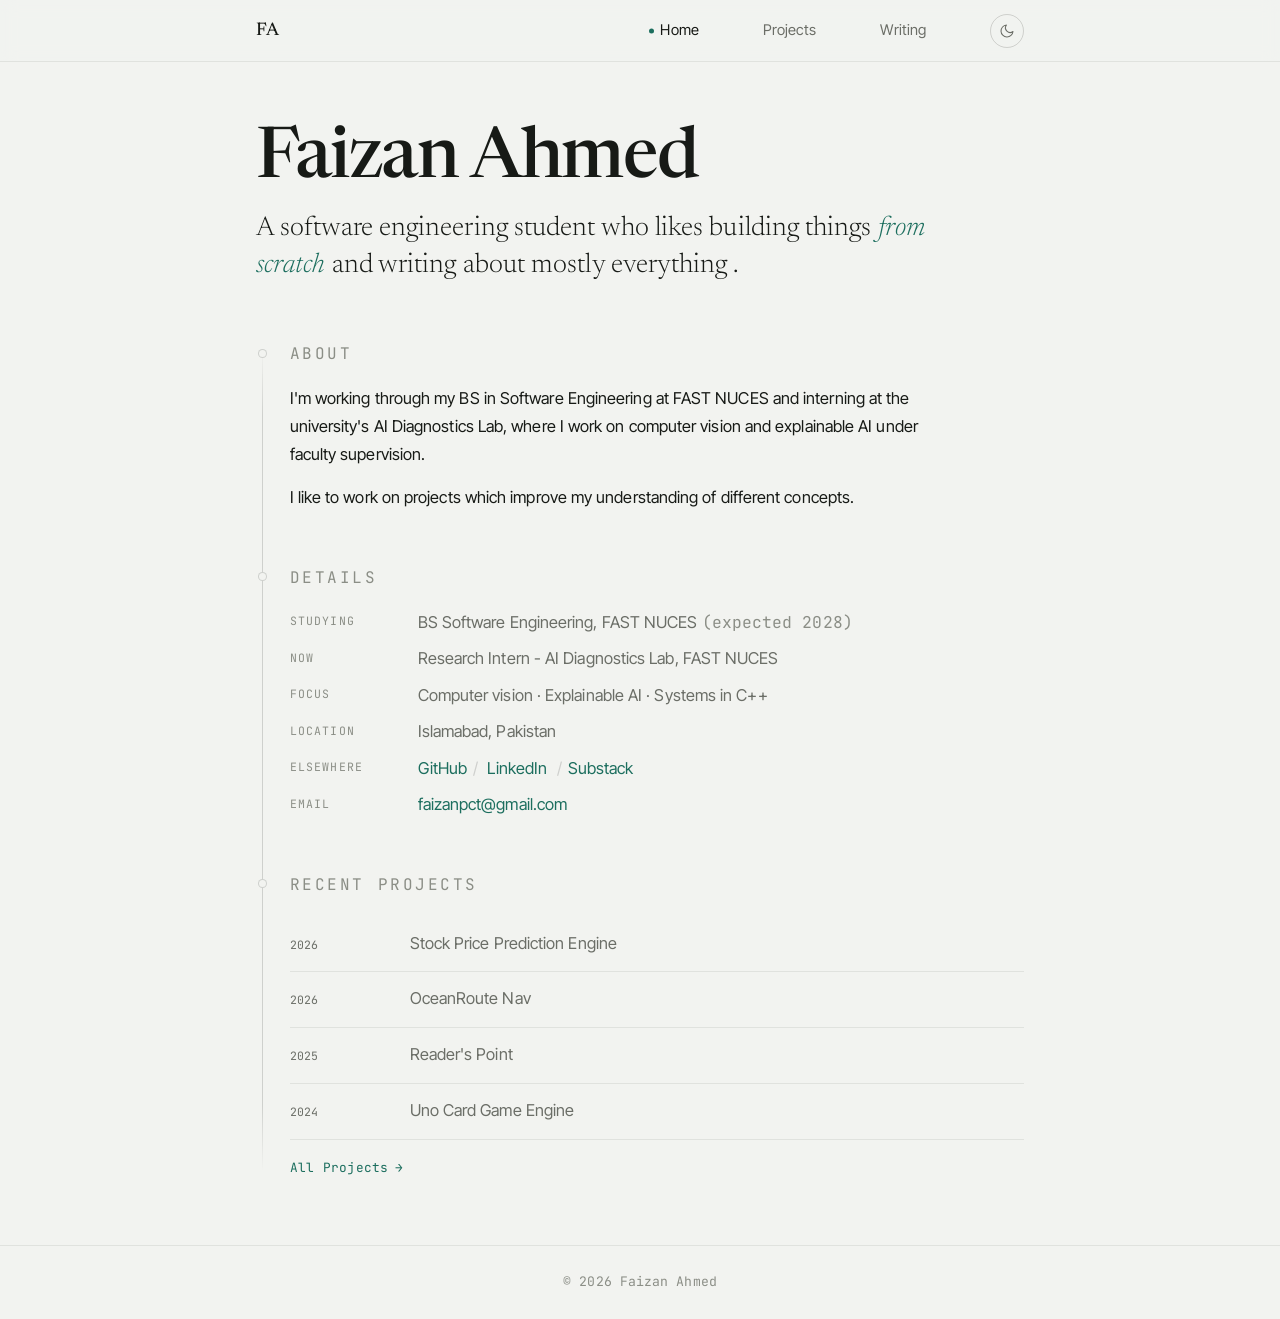
==== index.html @ 6a46180e "Portfolio website" ====
<!doctype html>
<html lang="en" data-theme="light">
  <head>
    <meta charset="UTF-8" />
    <meta name="viewport" content="width=device-width, initial-scale=1" />
    <title>Faizan Ahmed</title>
    <meta
      name="description"
      content="Faizan Ahmed : A software engineering student in Islamabad. Projects, writing, and a bit about me."
    />

    <!-- set theme before paint to avoid a flash -->
    <script>
      (function () {
        try {
          var t = localStorage.getItem("theme");
          if (!t)
            t = matchMedia("(prefers-color-scheme: dark)").matches
              ? "dark"
              : "light";
          document.documentElement.setAttribute("data-theme", t);
        } catch (e) {}
      })();
    </script>

    <link rel="preconnect" href="https://fonts.googleapis.com" />
    <link rel="preconnect" href="https://fonts.gstatic.com" crossorigin />
    <link
      href="https://fonts.googleapis.com/css2?family=Inter+Tight:ital,wght@0,400;0,500;0,600;1,400&family=JetBrains+Mono:wght@400;500&family=Newsreader:ital,opsz,wght@0,6..72,300;0,6..72,400;0,6..72,500;1,6..72,300;1,6..72,400&display=swap"
      rel="stylesheet"
    />

    <link rel="stylesheet" href="style.css" />
    <link rel="stylesheet" href="home.css" />
  </head>
  <body>
    <!-- ============ NAV ============ -->
    <header class="nav">
      <div class="nav__inner">
        <a class="nav__brand" href="index.html">FA</a>
        <nav class="nav__links" aria-label="Primary">
          <a class="nav__link" href="index.html" aria-current="page">Home</a>
          <a class="nav__link" href="projects.html">Projects</a>
          <a class="nav__link" href="writings.html">Writing</a>
          <button class="toggle" type="button" aria-label="Switch to dark mode">
            <svg
              class="icon-moon"
              viewBox="0 0 24 24"
              fill="none"
              stroke="currentColor"
              stroke-width="1.6"
              stroke-linecap="round"
              stroke-linejoin="round"
            >
              <path d="M21 12.8A9 9 0 1 1 11.2 3a7 7 0 0 0 9.8 9.8z" />
            </svg>
            <svg
              class="icon-sun"
              viewBox="0 0 24 24"
              fill="none"
              stroke="currentColor"
              stroke-width="1.6"
              stroke-linecap="round"
              stroke-linejoin="round"
            >
              <circle cx="12" cy="12" r="4" />
              <path
                d="M12 2v2M12 20v2M4.9 4.9l1.4 1.4M17.7 17.7l1.4 1.4M2 12h2M20 12h2M4.9 19.1l1.4-1.4M17.7 6.3l1.4-1.4"
              />
            </svg>
          </button>
        </nav>
      </div>
    </header>

    <!-- ============ MAIN ============ -->
    <main class="site">
      <div class="wrap">
        <!-- Hero -->
        <section class="hero reveal">
          <h1 class="hero__name">Faizan Ahmed</h1>
          <p class="hero__tagline">
            A software engineering student who likes building things
            <em>from scratch</em> and writing about mostly everything .
          </p>
        </section>

        <div class="trail">
          <!-- About -->
          <section class="section node reveal">
            <span class="eyebrow">About</span>
            <div class="prose">
              <p>
                I'm working through my BS in Software Engineering at FAST NUCES
                and interning at the university's AI Diagnostics Lab, where I
                work on computer vision and explainable AI under faculty
                supervision.
              </p>
              <p>
                I like to work on projects which improve my understanding of
                different concepts.
              </p>
            </div>
          </section>

          <!-- Details -->
          <section class="section node reveal">
            <span class="eyebrow">Details</span>
            <dl class="details">
              <dt>Studying</dt>
              <dd>
                BS Software Engineering, FAST NUCES
                <span class="mono" style="color: var(--faint)"
                  >(expected 2028)</span
                >
              </dd>

              <dt>Now</dt>
              <dd>Research Intern - AI Diagnostics Lab, FAST NUCES</dd>

              <dt>Focus</dt>
              <dd>Computer vision · Explainable AI · Systems in C++</dd>

              <dt>Location</dt>
              <dd>Islamabad, Pakistan</dd>

              <dt>Elsewhere</dt>
              <dd>
                <a href="https://github.com/faizan-105" target="_blank"
                  >GitHub</a
                ><span class="sep">/</span>
                <a
                  href="https://www.linkedin.com/in/faizan-ahmed-6a3246372/"
                  target="_blank"
                  >LinkedIn</a
                >
                <span class="sep">/</span
                ><a href="https://substack.com/@faizanahmedd" target="_blank"
                  >Substack</a
                >
              </dd>

              <dt>Email</dt>
              <dd>
                <a href="mailto:faizanpct@gmail.com">faizanpct@gmail.com</a>
              </dd>
            </dl>
          </section>

          <!-- Recent Projects -->
          <section class="section node reveal">
            <span class="eyebrow">Recent Projects</span>
            <div class="recent">
              <ul class="rows">
                <li class="row">
                  <span class="row__date mono">2026</span>
                  <span class="row__title">Stock Price Prediction Engine</span>
                </li>
                <li class="row">
                  <span class="row__date mono">2026</span>
                  <span class="row__title">OceanRoute Nav</span>
                </li>
                <li class="row">
                  <span class="row__date mono">2025</span>
                  <span class="row__title">Reader's Point</span>
                </li>
                <li class="row">
                  <span class="row__date mono">2024</span>
                  <span class="row__title">Uno Card Game Engine</span>
                </li>
              </ul>
              <a class="link-cta" href="projects.html"
                >All Projects <span class="arrow">&rarr;</span></a
              >
            </div>
          </section>
        </div>
        <!-- /.trail -->
      </div>
    </main>

    <!-- ============ FOOTER ============ -->
    <footer class="foot">
      <div class="foot__inner">
        <span class="mono">© 2026 Faizan Ahmed</span>
      </div>
    </footer>

    <script src="script.js"></script>
  </body>
</html>
---- style.css ----
/* ============================================================
   style.css — shared base for every page
   Theme, typography, navigation, footer, and the "route rail"
   signature (the faint line + node dots down the left side).
   Page-specific layout lives in home.css / projects.css /
   writings.css.
   ============================================================ */

/* ---- Theme tokens -------------------------------------------------- */
:root {
  --bg:          #f2f3f0;   /* cool paper, not cream */
  --surface:     #fafbf8;
  --ink:         #171a16;
  --muted:       #6b6e67;
  --faint:       #8b8e86;

  /* dividers kept intentionally transparent */
  --line:        rgba(23, 26, 22, 0.08);
  --line-strong: rgba(23, 26, 22, 0.16);

  --accent:      #1c6e5e;   /* deep pine-teal — routes & trails */
  --accent-soft: rgba(28, 110, 94, 0.12);

  --measure: 42rem;         /* comfortable reading width */
  --pad: clamp(1.25rem, 5vw, 3rem);
}

html[data-theme="dark"] {
  --bg:          #14171a;   /* cool near-black */
  --surface:     #1b1f22;
  --ink:         #e9ebe7;
  --muted:       #9ba099;
  --faint:       #767b74;

  --line:        rgba(233, 235, 231, 0.09);
  --line-strong: rgba(233, 235, 231, 0.18);

  --accent:      #45bda3;
  --accent-soft: rgba(69, 189, 163, 0.14);
}

/* ---- Reset -------------------------------------------------------- */
*, *::before, *::after { box-sizing: border-box; }
* { margin: 0; }

html { -webkit-text-size-adjust: 100%; scroll-behavior: smooth; }

body {
  background: var(--bg);
  color: var(--ink);
  font-family: "Inter Tight", system-ui, -apple-system, sans-serif;
  font-size: 1.02rem;
  line-height: 1.7;
  letter-spacing: 0.005em;
  -webkit-font-smoothing: antialiased;
  text-rendering: optimizeLegibility;
  min-height: 100vh;
  display: flex;
  flex-direction: column;
  transition: background 0.35s ease, color 0.35s ease;
}

img { max-width: 100%; display: block; }

a {
  color: var(--accent);
  text-decoration: none;
  text-underline-offset: 3px;
  transition: color 0.2s ease;
}
a:hover { text-decoration: underline; }

:focus-visible {
  outline: 2px solid var(--accent);
  outline-offset: 3px;
  border-radius: 2px;
}

/* ---- Type roles --------------------------------------------------- */
.serif { font-family: "Newsreader", Georgia, serif; }
.mono  { font-family: "JetBrains Mono", ui-monospace, monospace; }

.eyebrow {
  font-family: "JetBrains Mono", ui-monospace, monospace;
  font-size: 1rem;
  letter-spacing: 0.16em;
  text-transform: uppercase;
  color: var(--faint);
}

h1, h2, h3 {
  font-family: "Newsreader", Georgia, serif;
  font-weight: 500;
  line-height: 1.12;
  letter-spacing: -0.01em;
}

/* ---- Layout shell ------------------------------------------------- */
.wrap {
  width: 100%;
  max-width: 54rem;
  margin: 0 auto;
  padding: 0 var(--pad);
}

.site {
  flex: 1 0 auto;
  padding: clamp(2rem, 6vw, 4rem) 0 4rem;
}

/* ---- Top navigation ---------------------------------------------- */
.nav {
  position: sticky;
  top: 0;
  z-index: 10;
  background: color-mix(in srgb, var(--bg) 86%, transparent);
  backdrop-filter: saturate(1.2) blur(8px);
  border-bottom: 1px solid var(--line);
}
.nav__inner {
  max-width: 54rem;
  margin: 0 auto;
  padding: 0.85rem var(--pad);
  display: flex;
  align-items: center;
  gap: 1.5rem;
}
.nav__brand {
  font-family: "Newsreader", Georgia, serif;
  font-size: 1.15rem;
  font-weight: 500;
  color: var(--ink);
  letter-spacing: -0.01em;
}
.nav__brand:hover { text-decoration: none; color: var(--accent); }

.nav__links {
  display: flex;
  gap: 4rem;
  margin-left: auto;
  align-items: center;
}
.nav__link {
  color: var(--muted);
  font-size: 0.92rem;
  position: relative;
  padding: 0.2rem 0;
}
.nav__link:hover { color: var(--ink); text-decoration: none; }
.nav__link[aria-current="page"] {
  color: var(--ink);
}
.nav__link[aria-current="page"]::before {
  content: "";
  position: absolute;
  left: -0.7rem;
  top: 50%;
  width: 5px;
  height: 5px;
  border-radius: 50%;
  background: var(--accent);
  transform: translateY(-50%);
}

/* theme toggle */
.toggle {
  appearance: none;
  border: 1px solid var(--line-strong);
  background: transparent;
  color: var(--muted);
  width: 34px;
  height: 34px;
  border-radius: 50%;
  display: grid;
  place-items: center;
  cursor: pointer;
  transition: color 0.2s ease, border-color 0.2s ease, transform 0.2s ease;
}
.toggle:hover { color: var(--ink); border-color: var(--accent); transform: rotate(-18deg); }
.toggle svg { width: 16px; height: 16px; }
.toggle .icon-sun  { display: none; }
html[data-theme="dark"] .toggle .icon-moon { display: none; }
html[data-theme="dark"] .toggle .icon-sun  { display: block; }

/* ---- The route rail (signature element) --------------------------- */
/* A faint vertical line with node dots marking each stop. */
.trail { position: relative; }
.trail::before {
  content: "";
  position: absolute;
  left: 6px;
  top: 0.6rem;
  bottom: 0.6rem;
  width: 1px;
  background: linear-gradient(
    to bottom,
    transparent,
    var(--line-strong) 8%,
    var(--line-strong) 92%,
    transparent
  );
}

.node {
  position: relative;
  padding-left: 2.1rem;
}
.node::before {
  content: "";
  position: absolute;
  left: 2px;
  top: 0.5em;
  width: 9px;
  height: 9px;
  border-radius: 50%;
  background: var(--bg);
  border: 1.5px solid var(--line-strong);
  transition: background 0.25s ease, border-color 0.25s ease, box-shadow 0.25s ease;
}
.node:hover::before,
.node:focus-within::before {
  background: var(--accent);
  border-color: var(--accent);
  box-shadow: 0 0 0 4px var(--accent-soft);
}

/* ---- Tag chips ---------------------------------------------------- */
.tags {
  list-style: none;
  padding: 0;
  display: flex;
  flex-wrap: wrap;
  gap: 0.4rem;
}
.tags li {
  font-family: "JetBrains Mono", ui-monospace, monospace;
  font-size: 0.7rem;
  letter-spacing: 0.02em;
  color: var(--muted);
  border: 1px solid var(--line);
  border-radius: 999px;
  padding: 0.18rem 0.6rem;
  background: var(--surface);
}

/* ---- Link rows (used for writing + inline lists) ------------------ */
.rows { list-style: none; padding: 0; }
.row {
  display: flex;
  align-items: baseline;
  gap: 1rem;
  padding: 0.85rem 0;
  border-bottom: 1px solid var(--line);
}
.row__date {
  font-family: "JetBrains Mono", ui-monospace, monospace;
  font-size: 0.72rem;
  color: var(--faint);
  flex: 0 0 auto;
  min-width: 6.5rem;
}
.row__title { color: var(--ink); font-size: 1.02rem; }
 .row span {color: var(--muted) }
.row a.row__title:hover { text-decoration: none; }

/* ---- Buttons / call-to-action links ------------------------------- */
.link-cta {
  display: inline-flex;
  align-items: center;
  gap: 0.4rem;
  font-family: "JetBrains Mono", ui-monospace, monospace;
  font-size: 0.8rem;
  letter-spacing: 0.02em;
}
.link-cta .arrow { transition: transform 0.2s ease; }
.link-cta:hover { text-decoration: none; }
.link-cta:hover .arrow { transform: translateX(3px); }

/* placeholder markers you can find + replace later */
.todo {
  font-family: "JetBrains Mono", ui-monospace, monospace;
  font-size: 0.7rem;
  color: var(--faint);
  border: 1px dashed var(--line-strong);
  border-radius: 6px;
  padding: 0.1rem 0.45rem;
}

/* ---- Footer ------------------------------------------------------- */
.foot {
  flex-shrink: 0;
  border-top: 1px solid var(--line);
  padding: 1.6rem 0;
  color: var(--muted);
  font-size: 0.82rem;
}
.foot__inner {
  max-width: 54rem;
  margin: 0 auto;
  padding: 0 var(--pad);
  display: flex;
  flex-wrap: wrap;
  gap: 0.5rem 1.5rem;
  align-items: center;
  justify-content: center;
}
.foot__inner .mono { color: var(--faint); }
.foot a { color: var(--muted); }
.foot a:hover { color: var(--accent); }

/* ---- Entrance motion --------------------------------------------- */
.reveal {
  opacity: 0;
  transform: translateY(14px);
}
.reveal.in {
  opacity: 1;
  transform: none;
  transition: opacity 0.6s ease, transform 0.6s ease;
}

@media (prefers-reduced-motion: reduce) {
  * { scroll-behavior: auto !important; }
  .reveal { opacity: 1; transform: none; transition: none; }
  .toggle:hover { transform: none; }
}

/* ---- Small screens ------------------------------------------------ */
@media (max-width: 560px) {
  .nav__inner { gap: 1rem; }
  .nav__links { gap: 0.85rem; }
  .nav__link { font-size: 0.86rem; }
  .row { flex-direction: column; gap: 0.2rem; }
  .row__date { min-width: 0; }
  .node { padding-left: 1.7rem; }
}
---- home.css ----
/* ============================================================
   home.css — styles unique to the home / about page
   ============================================================ */

.hero { margin-bottom: 3.5rem; }

.hero__eyebrow { margin-bottom: 1.1rem; }

.hero__name {
  font-size: clamp(2.6rem, 8vw, 4.4rem);
  line-height: 1;
  letter-spacing: -0.02em;
  margin-bottom: 0.9rem;
}

.hero__tagline {
  font-family: "Newsreader", Georgia, serif;
  font-weight: 300;
  font-size: clamp(1.25rem, 3.4vw, 1.7rem);
  line-height: 1.35;
  color: var(--ink);
  max-width: var(--measure);
}
.hero__tagline em {
  font-style: italic;
  color: var(--accent);
}

/* section heading pattern */
.section { margin-top: 3.25rem; }
.section > .eyebrow { display: block; margin-bottom: 1.1rem; }

.prose {
  max-width: var(--measure);
  color: var(--ink);
}
.prose p + p { margin-top: 1rem; }
.prose a { text-decoration: underline; text-decoration-color: var(--line-strong); }

/* details as a definition-style grid */
.details {
  display: grid;
  grid-template-columns: minmax(6.5rem, auto) 1fr;
  gap: 0.55rem 1.5rem;
  max-width: var(--measure);
}
.details dt {
  font-family: "JetBrains Mono", ui-monospace, monospace;
  font-size: 0.72rem;
  letter-spacing: 0.1em;
  text-transform: uppercase;
  color: var(--faint);
  padding-top: 0.15rem;
}
.details dd { color: var(--muted); }
.details dd a { text-decoration: none; }
.details dd a:hover { text-decoration: underline; }
.details .sep { color: var(--line-strong); padding: 0 0.35rem; }

/* recent writing preview */
.recent { margin-top: 1rem; }
.recent .link-cta { margin-top: 1.1rem; }

@media (max-width: 560px) {
  .details { grid-template-columns: 1fr; gap: 0.15rem 0; }
  .details dt { margin-top: 0.75rem; }
}
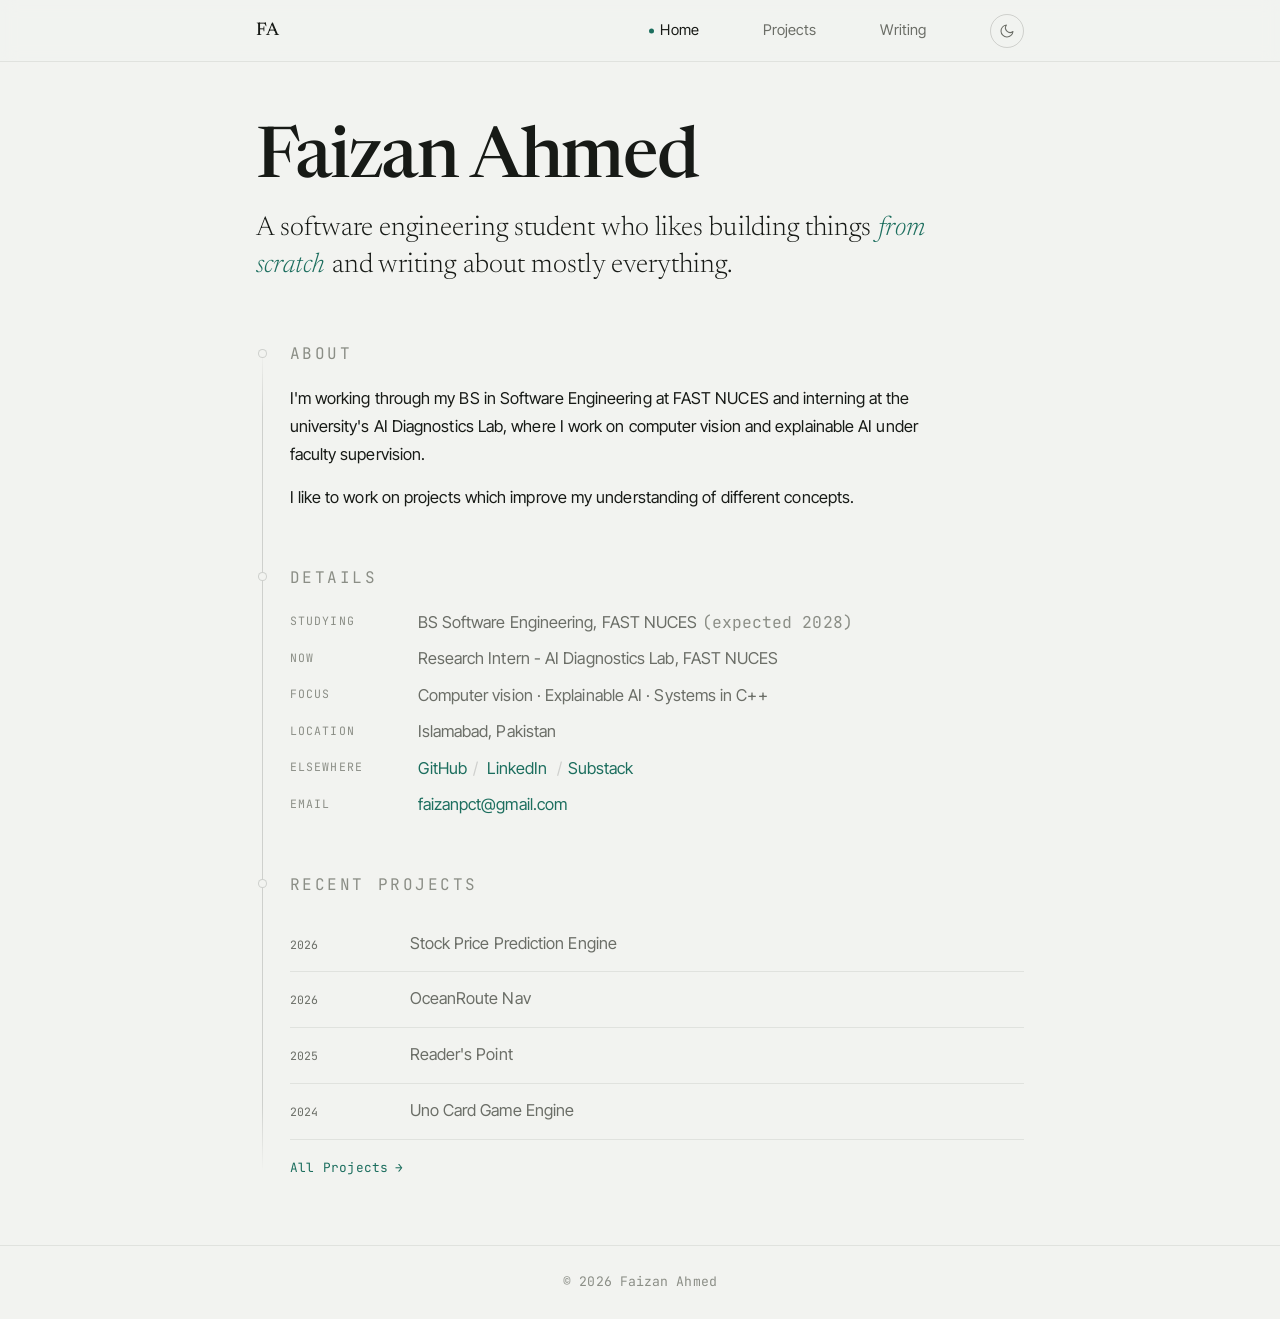
==== commit 484e5f1b: "Added links" ====
--- a/index.html
+++ b/index.html
@@ -81,7 +81,7 @@
           <h1 class="hero__name">Faizan Ahmed</h1>
           <p class="hero__tagline">
             A software engineering student who likes building things
-            <em>from scratch</em> and writing about mostly everything .
+            <em>from scratch</em> and writing about mostly everything.
           </p>
         </section>
 
